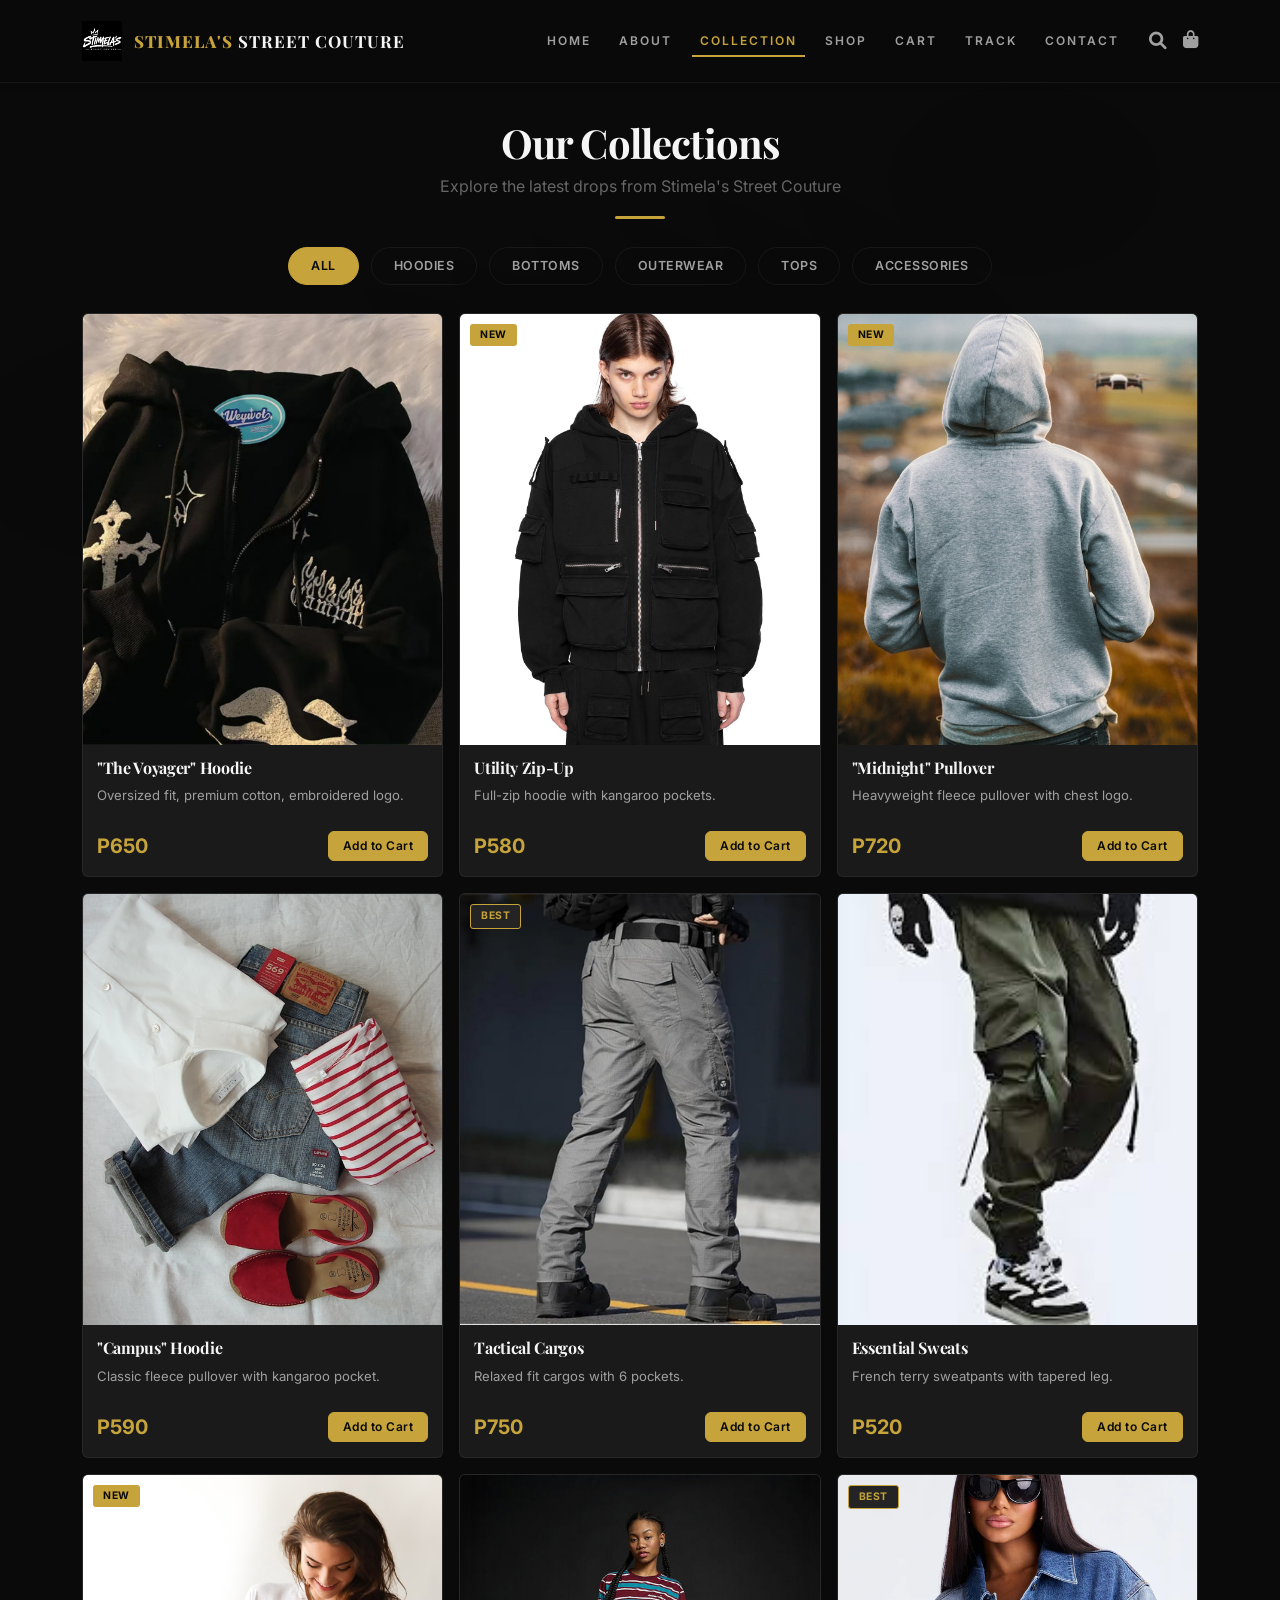
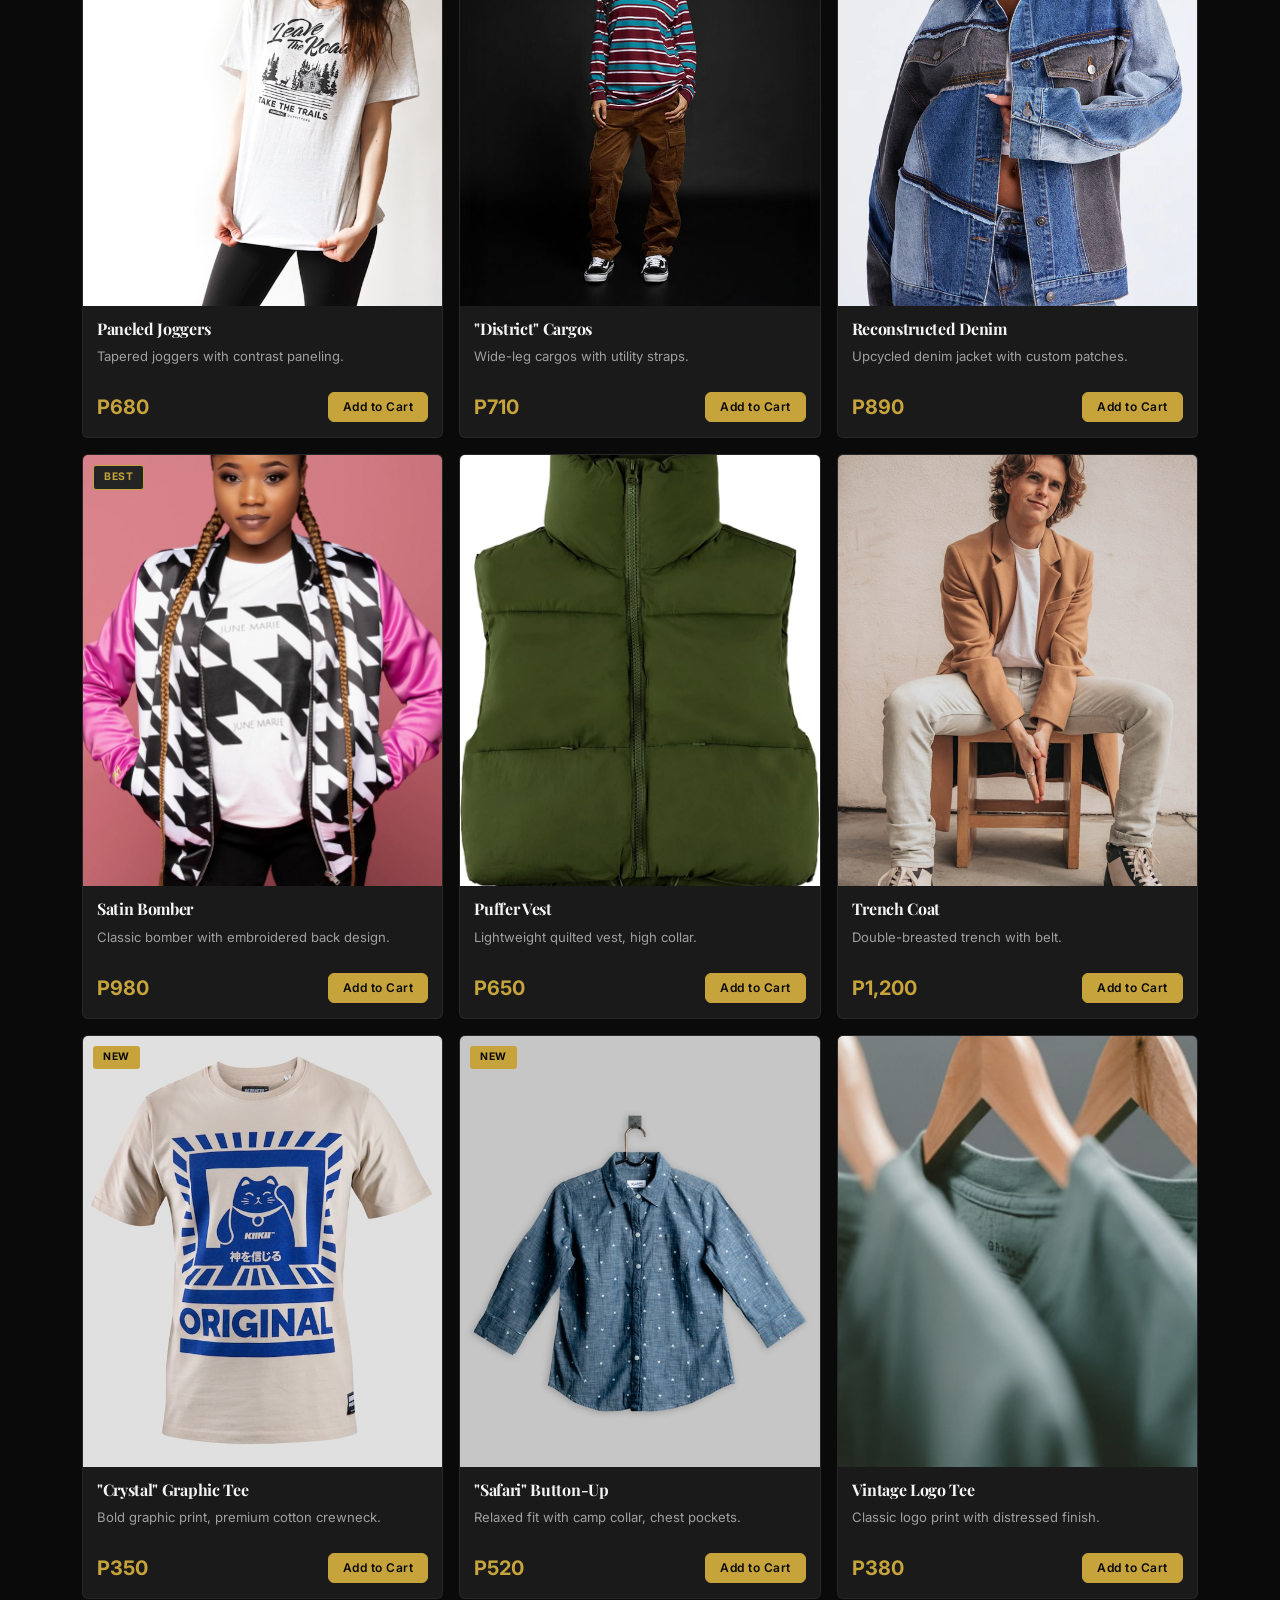
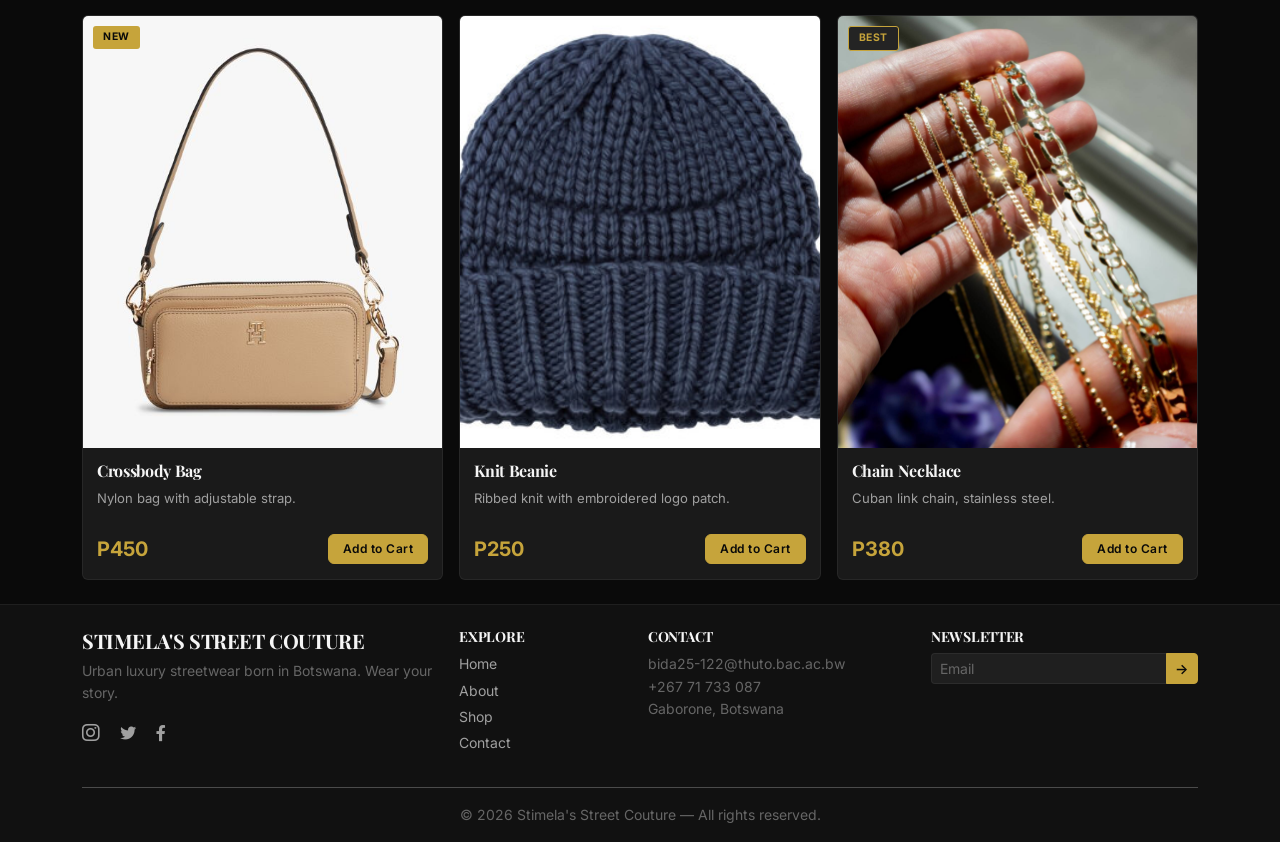
==== collection.html @ e6eef9eb "Initial commit - Stimela's Street Couture website Full dark-themed streetwear e-commerce website wit" ====
<!DOCTYPE html>
<html lang="en">
<head>
    <meta charset="UTF-8">
    <meta name="viewport" content="width=device-width, initial-scale=1.0">
    <title>Stimela's Street Couture | Collection</title>
    <link href="https://cdn.jsdelivr.net/npm/bootstrap@5.3.0-alpha1/dist/css/bootstrap.min.css" rel="stylesheet">
    <link rel="stylesheet" href="https://cdnjs.cloudflare.com/ajax/libs/font-awesome/6.0.0-beta3/css/all.min.css">
    <link rel="stylesheet" href="css/style.css">
</head>
<body>

<nav class="navbar navbar-expand-lg navbar-light py-3 fixed-top">
    <div class="container">
        <a class="navbar-brand d-flex align-items-center" href="index.html">
            <img src="images/logo.png" alt="Stimela's Street Couture Logo" class="logo-img">
            <span class="brand-text"><span class="brand-accent">STIMELA'S</span> STREET COUTURE</span>
        </a>
        <button class="navbar-toggler border-0" type="button" data-bs-toggle="collapse" data-bs-target="#navbarMain" style="filter: invert(1);">
            <span class="navbar-toggler-icon"></span>
        </button>
        <div class="collapse navbar-collapse" id="navbarMain">
            <ul class="navbar-nav ms-auto mb-2 mb-lg-0">
                <li class="nav-item"><a class="nav-link" href="index.html">HOME</a></li>
                <li class="nav-item"><a class="nav-link" href="about.html">ABOUT</a></li>
                <li class="nav-item"><a class="nav-link active" href="collection.html">COLLECTION</a></li>
                <li class="nav-item"><a class="nav-link" href="shop.html">SHOP</a></li>
                <li class="nav-item"><a class="nav-link" href="cart.html">CART</a></li>
                <li class="nav-item"><a class="nav-link" href="tracking.html">TRACK</a></li>
                <li class="nav-item"><a class="nav-link" href="contact.html">CONTACT</a></li>
            </ul>
            <div class="ms-lg-3 d-flex align-items-center">
                <i class="fas fa-search me-3 search-icon"></i>
                <div class="position-relative">
                    <i class="fas fa-shopping-bag bag-icon"></i>
                    <span class="cart-count position-absolute top-0 start-100 translate-middle badge rounded-pill bg-gold" style="display: none;">0</span>
                </div>
            </div>
        </div>
    </div>
</nav>

<main class="pt-4">
    <div class="container py-4">
        <div class="text-center mb-4">
            <h1 class="fw-bold">Our Collections</h1>
            <p class="text-muted-custom">Explore the latest drops from Stimela's Street Couture</p>
            <div class="section-accent"></div>
        </div>

        <div class="text-center mb-4">
            <button class="filter-btn active-filter" data-filter="all">All</button>
            <button class="filter-btn" data-filter="hoodies">Hoodies</button>
            <button class="filter-btn" data-filter="bottoms">Bottoms</button>
            <button class="filter-btn" data-filter="outerwear">Outerwear</button>
            <button class="filter-btn" data-filter="tops">Tops</button>
            <button class="filter-btn" data-filter="accessories">Accessories</button>
        </div>

        <div class="row g-3" id="collectionGrid">
            <!-- 1 Hoodie -->
            <div class="col-md-6 col-lg-4 collection-item" data-category="hoodies">
                <div class="card h-100">
                    <div class="collection-img-wrap">
                        <img src="images/vogaerHoodie.jpg" alt="The Voyager Hoodie" loading="lazy">
                    </div>
                    <div class="card-body">
                        <h5 class="fw-bold card-title">"The Voyager" Hoodie</h5>
                        <p class="card-text flex-grow-1">Oversized fit, premium cotton, embroidered logo.</p>
                        <div class="d-flex justify-content-between align-items-center mt-auto pt-2">
                            <span class="fw-bold fs-5">P650</span>
                            <button class="btn btn-dark btn-sm add-to-cart" data-id="voyager-hoodie" data-name="The Voyager Hoodie" data-price="650">Add to Cart</button>
                        </div>
                    </div>
                </div>
            </div>
            <!-- 2 Hoodie -->
            <div class="col-md-6 col-lg-4 collection-item" data-category="hoodies">
                <div class="card h-100">
                    <div class="collection-img-wrap">
                        <span class="product-badge new">New</span>
                        <img src="images/utilityzipUp.webp" alt="Utility Zip-Up" loading="lazy">
                    </div>
                    <div class="card-body">
                        <h5 class="fw-bold card-title">Utility Zip-Up</h5>
                        <p class="card-text flex-grow-1">Full-zip hoodie with kangaroo pockets.</p>
                        <div class="d-flex justify-content-between align-items-center mt-auto pt-2">
                            <span class="fw-bold fs-5">P580</span>
                            <button class="btn btn-dark btn-sm add-to-cart" data-id="utility-zipup" data-name="Utility Zip-Up Hoodie" data-price="580">Add to Cart</button>
                        </div>
                    </div>
                </div>
            </div>
            <!-- 3 Hoodie -->
            <div class="col-md-6 col-lg-4 collection-item" data-category="hoodies">
                <div class="card h-100">
                    <div class="collection-img-wrap">
                        <span class="product-badge new">New</span>
                        <img src="images/midnight-pullover.jpg" alt="Midnight Pullover" loading="lazy">
                    </div>
                    <div class="card-body">
                        <h5 class="fw-bold card-title">"Midnight" Pullover</h5>
                        <p class="card-text flex-grow-1">Heavyweight fleece pullover with chest logo.</p>
                        <div class="d-flex justify-content-between align-items-center mt-auto pt-2">
                            <span class="fw-bold fs-5">P720</span>
                            <button class="btn btn-dark btn-sm add-to-cart" data-id="midnight-pullover" data-name="Midnight Pullover" data-price="720">Add to Cart</button>
                        </div>
                    </div>
                </div>
            </div>
            <!-- 4 Hoodie -->
            <div class="col-md-6 col-lg-4 collection-item" data-category="hoodies">
                <div class="card h-100">
                    <div class="collection-img-wrap">
                        <img src="images/campus-hoodie.jpg" alt="Campus Hoodie" loading="lazy">
                    </div>
                    <div class="card-body">
                        <h5 class="fw-bold card-title">"Campus" Hoodie</h5>
                        <p class="card-text flex-grow-1">Classic fleece pullover with kangaroo pocket.</p>
                        <div class="d-flex justify-content-between align-items-center mt-auto pt-2">
                            <span class="fw-bold fs-5">P590</span>
                            <button class="btn btn-dark btn-sm add-to-cart" data-id="campus-hoodie" data-name="Campus Hoodie" data-price="590">Add to Cart</button>
                        </div>
                    </div>
                </div>
            </div>
            <!-- 5 Bottoms -->
            <div class="col-md-6 col-lg-4 collection-item" data-category="bottoms">
                <div class="card h-100">
                    <div class="collection-img-wrap">
                        <span class="product-badge best">Best</span>
                        <img src="images/tacticalCargos.jpg" alt="Tactical Cargos" loading="lazy">
                    </div>
                    <div class="card-body">
                        <h5 class="fw-bold card-title">Tactical Cargos</h5>
                        <p class="card-text flex-grow-1">Relaxed fit cargos with 6 pockets.</p>
                        <div class="d-flex justify-content-between align-items-center mt-auto pt-2">
                            <span class="fw-bold fs-5">P750</span>
                            <button class="btn btn-dark btn-sm add-to-cart" data-id="utility-cargos" data-name="Tactical Cargos" data-price="750">Add to Cart</button>
                        </div>
                    </div>
                </div>
            </div>
            <!-- 6 Bottoms -->
            <div class="col-md-6 col-lg-4 collection-item" data-category="bottoms">
                <div class="card h-100">
                    <div class="collection-img-wrap">
                        <img src="images/cagorPants.jfif" alt="Essential Sweats" loading="lazy">
                    </div>
                    <div class="card-body">
                        <h5 class="fw-bold card-title">Essential Sweats</h5>
                        <p class="card-text flex-grow-1">French terry sweatpants with tapered leg.</p>
                        <div class="d-flex justify-content-between align-items-center mt-auto pt-2">
                            <span class="fw-bold fs-5">P520</span>
                            <button class="btn btn-dark btn-sm add-to-cart" data-id="essential-sweats" data-name="Essential Sweatpants" data-price="520">Add to Cart</button>
                        </div>
                    </div>
                </div>
            </div>
            <!-- 7 Bottoms -->
            <div class="col-md-6 col-lg-4 collection-item" data-category="bottoms">
                <div class="card h-100">
                    <div class="collection-img-wrap">
                        <span class="product-badge new">New</span>
                        <img src="images/paneled-joggers.jpg" alt="Paneled Joggers" loading="lazy">
                    </div>
                    <div class="card-body">
                        <h5 class="fw-bold card-title">Paneled Joggers</h5>
                        <p class="card-text flex-grow-1">Tapered joggers with contrast paneling.</p>
                        <div class="d-flex justify-content-between align-items-center mt-auto pt-2">
                            <span class="fw-bold fs-5">P680</span>
                            <button class="btn btn-dark btn-sm add-to-cart" data-id="paneled-joggers" data-name="Paneled Joggers" data-price="680">Add to Cart</button>
                        </div>
                    </div>
                </div>
            </div>
            <!-- 8 Bottoms -->
            <div class="col-md-6 col-lg-4 collection-item" data-category="bottoms">
                <div class="card h-100">
                    <div class="collection-img-wrap">
                        <img src="images/district-cargos.jpg" alt="District Cargos" loading="lazy">
                    </div>
                    <div class="card-body">
                        <h5 class="fw-bold card-title">"District" Cargos</h5>
                        <p class="card-text flex-grow-1">Wide-leg cargos with utility straps.</p>
                        <div class="d-flex justify-content-between align-items-center mt-auto pt-2">
                            <span class="fw-bold fs-5">P710</span>
                            <button class="btn btn-dark btn-sm add-to-cart" data-id="district-cargos" data-name="District Cargos" data-price="710">Add to Cart</button>
                        </div>
                    </div>
                </div>
            </div>
            <!-- 9 Outerwear -->
            <div class="col-md-6 col-lg-4 collection-item" data-category="outerwear">
                <div class="card h-100">
                    <div class="collection-img-wrap">
                        <span class="product-badge best">Best</span>
                        <img src="images/reconstrutedDenim.webp" alt="Reconstructed Denim" loading="lazy">
                    </div>
                    <div class="card-body">
                        <h5 class="fw-bold card-title">Reconstructed Denim</h5>
                        <p class="card-text flex-grow-1">Upcycled denim jacket with custom patches.</p>
                        <div class="d-flex justify-content-between align-items-center mt-auto pt-2">
                            <span class="fw-bold fs-5">P890</span>
                            <button class="btn btn-dark btn-sm add-to-cart" data-id="reconstructed-denim" data-name="Reconstructed Denim Jacket" data-price="890">Add to Cart</button>
                        </div>
                    </div>
                </div>
            </div>
            <!-- 10 Outerwear -->
            <div class="col-md-6 col-lg-4 collection-item" data-category="outerwear">
                <div class="card h-100">
                    <div class="collection-img-wrap">
                        <span class="product-badge best">Best</span>
                        <img src="images/satinBomber.webp" alt="Satin Bomber" loading="lazy">
                    </div>
                    <div class="card-body">
                        <h5 class="fw-bold card-title">Satin Bomber</h5>
                        <p class="card-text flex-grow-1">Classic bomber with embroidered back design.</p>
                        <div class="d-flex justify-content-between align-items-center mt-auto pt-2">
                            <span class="fw-bold fs-5">P980</span>
                            <button class="btn btn-dark btn-sm add-to-cart" data-id="satin-bomber" data-name="Satin Bomber Jacket" data-price="980">Add to Cart</button>
                        </div>
                    </div>
                </div>
            </div>
            <!-- 11 Outerwear -->
            <div class="col-md-6 col-lg-4 collection-item" data-category="outerwear">
                <div class="card h-100">
                    <div class="collection-img-wrap">
                        <img src="images/puffer-vest.jpg" alt="Puffer Vest" loading="lazy">
                    </div>
                    <div class="card-body">
                        <h5 class="fw-bold card-title">Puffer Vest</h5>
                        <p class="card-text flex-grow-1">Lightweight quilted vest, high collar.</p>
                        <div class="d-flex justify-content-between align-items-center mt-auto pt-2">
                            <span class="fw-bold fs-5">P650</span>
                            <button class="btn btn-dark btn-sm add-to-cart" data-id="puffer-vest" data-name="Puffer Vest" data-price="650">Add to Cart</button>
                        </div>
                    </div>
                </div>
            </div>
            <!-- 12 Outerwear -->
            <div class="col-md-6 col-lg-4 collection-item" data-category="outerwear">
                <div class="card h-100">
                    <div class="collection-img-wrap">
                        <img src="images/trench-coat.jpg" alt="Trench Coat" loading="lazy">
                    </div>
                    <div class="card-body">
                        <h5 class="fw-bold card-title">Trench Coat</h5>
                        <p class="card-text flex-grow-1">Double-breasted trench with belt.</p>
                        <div class="d-flex justify-content-between align-items-center mt-auto pt-2">
                            <span class="fw-bold fs-5">P1,200</span>
                            <button class="btn btn-dark btn-sm add-to-cart" data-id="trench-coat" data-name="Trench Coat" data-price="1200">Add to Cart</button>
                        </div>
                    </div>
                </div>
            </div>
            <!-- 13 Tops -->
            <div class="col-md-6 col-lg-4 collection-item" data-category="tops">
                <div class="card h-100">
                    <div class="collection-img-wrap">
                        <span class="product-badge new">New</span>
                        <img src="images/crystal-tee.jpg" alt="Crystal Graphic Tee" loading="lazy">
                    </div>
                    <div class="card-body">
                        <h5 class="fw-bold card-title">"Crystal" Graphic Tee</h5>
                        <p class="card-text flex-grow-1">Bold graphic print, premium cotton crewneck.</p>
                        <div class="d-flex justify-content-between align-items-center mt-auto pt-2">
                            <span class="fw-bold fs-5">P350</span>
                            <button class="btn btn-dark btn-sm add-to-cart" data-id="crystal-tee" data-name="Crystal Graphic Tee" data-price="350">Add to Cart</button>
                        </div>
                    </div>
                </div>
            </div>
            <!-- 14 Tops -->
            <div class="col-md-6 col-lg-4 collection-item" data-category="tops">
                <div class="card h-100">
                    <div class="collection-img-wrap">
                        <span class="product-badge new">New</span>
                        <img src="images/safari-shirt.jpg" alt="Safari Button-Up" loading="lazy">
                    </div>
                    <div class="card-body">
                        <h5 class="fw-bold card-title">"Safari" Button-Up</h5>
                        <p class="card-text flex-grow-1">Relaxed fit with camp collar, chest pockets.</p>
                        <div class="d-flex justify-content-between align-items-center mt-auto pt-2">
                            <span class="fw-bold fs-5">P520</span>
                            <button class="btn btn-dark btn-sm add-to-cart" data-id="safari-shirt" data-name="Safari Button-Up" data-price="520">Add to Cart</button>
                        </div>
                    </div>
                </div>
            </div>
            <!-- 15 Tops -->
            <div class="col-md-6 col-lg-4 collection-item" data-category="tops">
                <div class="card h-100">
                    <div class="collection-img-wrap">
                        <img src="images/vintage-tee.jpg" alt="Vintage Logo Tee" loading="lazy">
                    </div>
                    <div class="card-body">
                        <h5 class="fw-bold card-title">Vintage Logo Tee</h5>
                        <p class="card-text flex-grow-1">Classic logo print with distressed finish.</p>
                        <div class="d-flex justify-content-between align-items-center mt-auto pt-2">
                            <span class="fw-bold fs-5">P380</span>
                            <button class="btn btn-dark btn-sm add-to-cart" data-id="vintage-tee" data-name="Vintage Logo Tee" data-price="380">Add to Cart</button>
                        </div>
                    </div>
                </div>
            </div>
            <!-- 16 Accessories -->
            <div class="col-md-6 col-lg-4 collection-item" data-category="accessories">
                <div class="card h-100">
                    <div class="collection-img-wrap">
                        <span class="product-badge new">New</span>
                        <img src="images/crossbody-bag.jpg" alt="Crossbody Bag" loading="lazy">
                    </div>
                    <div class="card-body">
                        <h5 class="fw-bold card-title">Crossbody Bag</h5>
                        <p class="card-text flex-grow-1">Nylon bag with adjustable strap.</p>
                        <div class="d-flex justify-content-between align-items-center mt-auto pt-2">
                            <span class="fw-bold fs-5">P450</span>
                            <button class="btn btn-dark btn-sm add-to-cart" data-id="crossbody-bag" data-name="Crossbody Bag" data-price="450">Add to Cart</button>
                        </div>
                    </div>
                </div>
            </div>
            <!-- 17 Accessories -->
            <div class="col-md-6 col-lg-4 collection-item" data-category="accessories">
                <div class="card h-100">
                    <div class="collection-img-wrap">
                        <img src="images/knit-beanie.jpg" alt="Knit Beanie" loading="lazy">
                    </div>
                    <div class="card-body">
                        <h5 class="fw-bold card-title">Knit Beanie</h5>
                        <p class="card-text flex-grow-1">Ribbed knit with embroidered logo patch.</p>
                        <div class="d-flex justify-content-between align-items-center mt-auto pt-2">
                            <span class="fw-bold fs-5">P250</span>
                            <button class="btn btn-dark btn-sm add-to-cart" data-id="knit-beanie" data-name="Knit Beanie" data-price="250">Add to Cart</button>
                        </div>
                    </div>
                </div>
            </div>
            <!-- 18 Accessories -->
            <div class="col-md-6 col-lg-4 collection-item" data-category="accessories">
                <div class="card h-100">
                    <div class="collection-img-wrap">
                        <span class="product-badge best">Best</span>
                        <img src="images/chain-necklace.jpg" alt="Chain Necklace" loading="lazy">
                    </div>
                    <div class="card-body">
                        <h5 class="fw-bold card-title">Chain Necklace</h5>
                        <p class="card-text flex-grow-1">Cuban link chain, stainless steel.</p>
                        <div class="d-flex justify-content-between align-items-center mt-auto pt-2">
                            <span class="fw-bold fs-5">P380</span>
                            <button class="btn btn-dark btn-sm add-to-cart" data-id="chain-necklace" data-name="Chain Necklace" data-price="380">Add to Cart</button>
                        </div>
                    </div>
                </div>
            </div>
        </div>
    </div>
</main>

<footer class="pt-4 pb-3">
    <div class="container">
        <div class="row g-3">
            <div class="col-md-4">
                <h5 class="text-uppercase fw-bold" style="font-family: var(--heading-font);">STIMELA'S STREET COUTURE</h5>
                <p class="small">Urban luxury streetwear born in Botswana. Wear your story.</p>
                <div class="social-icons">
                    <a href="#" class="me-3"><i class="fab fa-instagram fa-lg"></i></a>
                    <a href="#" class="me-3"><i class="fab fa-twitter"></i></a>
                    <a href="#"><i class="fab fa-facebook-f"></i></a>
                </div>
            </div>
            <div class="col-md-2">
                <h6 class="text-uppercase small fw-bold">Explore</h6>
                <ul class="list-unstyled small">
                    <li class="mb-1"><a href="index.html" class="text-decoration-none">Home</a></li>
                    <li class="mb-1"><a href="about.html" class="text-decoration-none">About</a></li>
                    <li class="mb-1"><a href="shop.html" class="text-decoration-none">Shop</a></li>
                    <li class="mb-1"><a href="contact.html" class="text-decoration-none">Contact</a></li>
                </ul>
            </div>
            <div class="col-md-3">
                <h6 class="text-uppercase small fw-bold">Contact</h6>
                <p class="small">bida25-122@thuto.bac.ac.bw<br>+267 71 733 087<br>Gaborone, Botswana</p>
            </div>
            <div class="col-md-3">
                <h6 class="text-uppercase small fw-bold">Newsletter</h6>
                <div class="input-group input-group-sm">
                    <input type="email" class="form-control" placeholder="Email">
                    <button class="btn btn-dark btn-sm" type="button">→</button>
                </div>
            </div>
        </div>
        <hr class="opacity-25 my-3">
        <div class="text-center small text-muted-custom">© 2026 Stimela's Street Couture — All rights reserved.</div>
    </div>
</footer>

<script src="https://cdn.jsdelivr.net/npm/bootstrap@5.3.0-alpha1/dist/js/bootstrap.bundle.min.js"></script>
<script src="js/cart.js"></script>
<script src="js/script.js"></script>
</body>
</html>
---- css/style.css ----
/* ============================================================
   css/style.css - Stimela's Street Couture
   Netflix-inspired dark theme with color blending,
   reduced whitespace, background image overlay
   ============================================================ */

@import url('https://fonts.googleapis.com/css2?family=Inter:wght@300;400;500;600;700;800;900&family=Playfair+Display:wght@400;500;600;700;800&display=swap');

:root {
    --gold: #c6a43b;
    --gold-light: #dfc267;
    --gold-dark: #a8882e;
    --bg-primary: #0a0a0a;
    --bg-secondary: #111111;
    --bg-card: #1a1a1a;
    --bg-card-hover: #222222;
    --bg-elevated: #242424;
    --text-primary: #f5f5f5;
    --text-secondary: #a0a0a0;
    --text-muted: #666666;
    --border-subtle: rgba(255,255,255,0.06);
    --border-accent: rgba(198,164,59,0.3);
    --body-font: 'Inter', -apple-system, BlinkMacSystemFont, 'Segoe UI', sans-serif;
    --heading-font: 'Playfair Display', 'Inter', serif;
    --transition: all 0.3s cubic-bezier(0.4, 0, 0.2, 1);
    --shadow-card: 0 4px 20px rgba(0,0,0,0.3);
    --shadow-hover: 0 12px 40px rgba(0,0,0,0.5);
    --radius-sm: 6px;
    --radius-md: 12px;
}

*, *::before, *::after { box-sizing: border-box; }

/* ========== SITE-WIDE BACKGROUND WITH BLEND ========== */
body {
    margin: 0;
    padding: 0;
    padding-top: 72px;
    font-family: var(--body-font);
    color: var(--text-primary);
    line-height: 1.6;
    -webkit-font-smoothing: antialiased;
    background: var(--bg-primary);
    position: relative;
}

/* Full-site background texture overlay with blend */
body::before {
    content: '';
    position: fixed;
    top: 0; left: 0; right: 0; bottom: 0;
    background:
        radial-gradient(ellipse at 20% 50%, rgba(198,164,59,0.04) 0%, transparent 60%),
        radial-gradient(ellipse at 80% 20%, rgba(198,164,59,0.03) 0%, transparent 50%),
        radial-gradient(ellipse at 50% 80%, rgba(255,255,255,0.02) 0%, transparent 50%),
        url('https://images.unsplash.com/photo-1557682250-33bd709cbe85?w=1920&h=1080&fit=crop&blend=000000&blend-mode=multiply&fm=jpg') center/cover no-repeat;
    opacity: 0.15;
    z-index: -1;
    pointer-events: none;
}

/* Blended section transitions - Netflix-style */
.section-dark { background: var(--bg-primary); }
.section-darker { background: var(--bg-secondary); }
.section-card-bg { background: var(--bg-card); }

::selection { background: var(--gold); color: var(--bg-primary); }

/* ========== TYPOGRAPHY ========== */
h1, h2, h3, h4, h5, h6 {
    font-family: var(--heading-font);
    font-weight: 700;
    letter-spacing: -0.02em;
    line-height: 1.15;
    color: var(--text-primary);
}
p { color: var(--text-secondary); }
.text-gold { color: var(--gold) !important; }
.text-muted-custom { color: var(--text-muted) !important; }

/* ========== NAVBAR - Glass dark ========== */
.navbar {
    transition: var(--transition);
    border-bottom: 1px solid var(--border-subtle);
    background: rgba(10,10,10,0.92) !important;
    backdrop-filter: blur(24px);
    -webkit-backdrop-filter: blur(24px);
}
.navbar-brand img.logo-img {
    height: 40px; width: auto; margin-right: 12px;
    transition: transform 0.3s ease;
    filter: brightness(1.1);
}
.brand-text { font-family: var(--heading-font); font-weight: 700; font-size: 1.05rem; letter-spacing: 1px; color: var(--text-primary); }
.brand-accent { color: var(--gold); font-weight: 800; }

.nav-link {
    font-weight: 600; font-size: 0.75rem; letter-spacing: 2px;
    margin: 0 6px; position: relative; text-transform: uppercase;
    transition: color 0.3s ease; padding: 6px 0; color: var(--text-secondary) !important;
}
.nav-link::after {
    content: ''; position: absolute; bottom: 0; left: 0;
    width: 100%; height: 2px; background: var(--gold);
    transform: scaleX(0); transform-origin: right;
    transition: transform 0.3s ease;
}
.nav-link:hover::after { transform: scaleX(1); transform-origin: left; }
.nav-link.active::after { transform: scaleX(1); }
.nav-link:hover { color: var(--text-primary) !important; }
.nav-link.active { color: var(--gold) !important; }

.bag-icon, .search-icon { cursor: pointer; transition: color 0.3s ease; font-size: 1.1rem; color: var(--text-secondary); }
.bag-icon:hover, .search-icon:hover { color: var(--gold); }

.cart-count { font-size: 0.5rem; background: var(--gold); color: var(--bg-primary); padding: 3px 7px; font-weight: 800; }

/* ========== HERO ========== */
.hero-section {
    height: 88vh; min-height: 600px;
    margin-top: -72px;
    position: relative;
    display: flex; align-items: center;
    overflow: hidden;
}
.hero-section::before {
    content: '';
    position: absolute; inset: 0;
    background:
        linear-gradient(135deg, rgba(0,0,0,0.85) 0%, rgba(0,0,0,0.3) 50%, rgba(0,0,0,0.7) 100%),
        url('https://images.unsplash.com/photo-1483985988355-763728e1935b?w=1920&h=1000&fit=crop') center/cover no-repeat;
    z-index: 0;
}
.hero-section::after {
    content: '';
    position: absolute; bottom: 0; left: 0; right: 0; height: 200px;
    background: linear-gradient(to top, var(--bg-primary) 0%, transparent 100%);
    z-index: 1;
}
.hero-section .container { position: relative; z-index: 2; }
.hero-section h1 { font-size: clamp(2.2rem, 6vw, 5rem); line-height: 1.05; text-shadow: 0 4px 40px rgba(0,0,0,0.5); }
.hero-section .lead { color: rgba(255,255,255,0.7) !important; }
.hero-gold-line {
    width: 60px; height: 3px; background: var(--gold);
    margin: 0 auto 24px; border-radius: 4px;
}

/* ========== PRODUCT GRID - DARK CARDS ========== */
.card {
    border: 1px solid var(--border-subtle);
    border-radius: var(--radius-sm);
    overflow: hidden;
    transition: var(--transition);
    background: var(--bg-card);
    display: flex; flex-direction: column;
}
.card:hover {
    transform: translateY(-4px);
    box-shadow: var(--shadow-hover) !important;
    border-color: var(--border-accent);
    background: var(--bg-card-hover);
}
.card .card-body { display: flex; flex-direction: column; flex: 1; padding: 14px; }
.card .card-body .mt-auto { margin-top: auto; }
.card-title { color: var(--text-primary); font-size: 1rem; }
.card-text { color: var(--text-secondary); font-size: 0.82rem; }
.badge.bg-dark { background: var(--bg-elevated) !important; color: var(--text-secondary) !important; font-weight: 600; }

/* Product image - consistent aspect ratio */
.product-img-wrap {
    position: relative; width: 100%; padding-top: 125%;
    overflow: hidden; background: var(--bg-card);
}
.product-img-wrap img {
    position: absolute; top: 0; left: 0;
    width: 100%; height: 100%; object-fit: cover;
    transition: transform 0.6s cubic-bezier(0.4, 0, 0.2, 1);
}
.card:hover .product-img-wrap img { transform: scale(1.06); }

.product-badge {
    position: absolute; top: 10px; left: 10px; z-index: 2;
    font-size: 0.65rem; font-weight: 700; letter-spacing: 0.5px;
    padding: 3px 10px; border-radius: 3px; text-transform: uppercase;
}
.product-badge.sale { background: #dc3545; color: white; }
.product-badge.new { background: var(--gold); color: var(--bg-primary); }
.product-badge.best { background: var(--bg-elevated); color: var(--gold); border: 1px solid var(--gold); }

/* Collection image same */
.collection-img-wrap {
    position: relative; width: 100%; padding-top: 120%;
    overflow: hidden; background: var(--bg-card);
}
.collection-img-wrap img {
    position: absolute; top: 0; left: 0;
    width: 100%; height: 100%; object-fit: cover;
    transition: transform 0.6s cubic-bezier(0.4, 0, 0.2, 1);
}
.card:hover .collection-img-wrap img { transform: scale(1.06); }

/* Product price on dark */
.card .fw-bold.fs-4, .card .fw-bold.fs-5 { color: var(--gold); }

/* Size select on dark */
.product-size {
    background: var(--bg-elevated) !important;
    color: var(--text-primary) !important;
    border-color: var(--border-subtle) !important;
}

/* ========== TEAM CIRCULAR FRAMES ========== */
.team-img-wrap {
    width: 160px; height: 160px;
    margin: 0 auto 16px;
    border-radius: 50%;
    padding: 5px;
    background: linear-gradient(135deg, var(--gold) 0%, var(--gold-dark) 100%);
    box-shadow: 0 6px 25px rgba(198,164,59,0.25);
    transition: var(--transition);
}
.team-img-wrap:hover { transform: translateY(-4px); box-shadow: 0 10px 35px rgba(198,164,59,0.35); }
.team-img { width: 100%; height: 100%; border-radius: 50%; object-fit: cover; border: 3px solid var(--bg-primary); display: block; }
.team-name { font-family: var(--body-font); font-weight: 700; font-size: 1rem; color: var(--text-primary); }
.team-role { color: var(--gold); font-weight: 600; font-size: 0.78rem; letter-spacing: 0.5px; text-transform: uppercase; }

/* ========== STUDIO IMAGE ========== */
.studio-img-wrap {
    border-radius: var(--radius-md);
    overflow: hidden;
    box-shadow: var(--shadow-card);
    border: 1px solid var(--border-subtle);
}
.studio-img { width: 100%; height: 380px; object-fit: cover; display: block; transition: var(--transition); }
.studio-img:hover { transform: scale(1.02); }

/* ========== BUTTONS - Dark theme ========== */
.btn {
    font-weight: 600; letter-spacing: 0.5px;
    transition: var(--transition);
    border-radius: var(--radius-sm);
    padding: 10px 22px; font-size: 0.85rem;
}
.btn-dark {
    background: var(--gold);
    border-color: var(--gold);
    color: var(--bg-primary);
}
.btn-dark:hover {
    background: var(--gold-light);
    border-color: var(--gold-light);
    color: var(--bg-primary);
    transform: translateY(-2px);
    box-shadow: 0 8px 25px rgba(198,164,59,0.35);
}
.btn-outline-light {
    border-width: 2px; border-color: rgba(255,255,255,0.3);
    color: white;
}
.btn-outline-light:hover {
    background: var(--gold);
    border-color: var(--gold);
    color: var(--bg-primary);
}
.btn-outline-secondary {
    border-color: var(--border-subtle);
    color: var(--text-secondary);
}
.btn-outline-secondary:hover {
    background: var(--bg-elevated);
    border-color: var(--text-muted);
    color: var(--text-primary);
}
.btn-sm { padding: 5px 14px; font-size: 0.75rem; }

/* ========== FORMS ========== */
.form-control, .form-select {
    background: var(--bg-elevated) !important;
    border: 1px solid var(--border-subtle);
    border-radius: var(--radius-sm);
    padding: 10px 14px;
    transition: var(--transition);
    font-family: var(--body-font);
    color: var(--text-primary) !important;
}
.form-control:focus, .form-select:focus {
    border-color: var(--gold) !important;
    box-shadow: 0 0 0 0.2rem rgba(198,164,59,0.15) !important;
    background: var(--bg-card-hover) !important;
}
.form-control::placeholder { color: var(--text-muted); }
.form-label { color: var(--text-secondary); font-weight: 500; margin-bottom: 6px; font-size: 0.85rem; }
.form-control.is-valid { border-color: #28a745 !important; }
.form-control.is-invalid { border-color: #dc3545 !important; }
.invalid-feedback { color: #ff6b6b; }

/* ========== COLLECTION FILTERS ========== */
.filter-btn {
    background: transparent;
    border: 1px solid var(--border-subtle);
    padding: 8px 22px; margin: 4px;
    border-radius: 50px;
    transition: var(--transition);
    cursor: pointer;
    font-weight: 600; font-size: 0.78rem;
    font-family: var(--body-font);
    letter-spacing: 0.5px; text-transform: uppercase;
    color: var(--text-secondary);
}
.filter-btn:hover { border-color: var(--gold); color: var(--gold); }
.filter-btn.active-filter { background: var(--gold); border-color: var(--gold); color: var(--bg-primary); }
.collection-item { transition: var(--transition); }
.collection-item.hide-item { display: none; }

/* ========== CART ========== */
.cart-item {
    background: var(--bg-card) !important;
    border-color: var(--border-subtle) !important;
    border-radius: var(--radius-sm);
}
.cart-item h6 { color: var(--text-primary); }
.cart-item-img { width: 80px; height: 80px; object-fit: cover; border-radius: var(--radius-sm); }
.qty-input { background: var(--bg-elevated) !important; color: var(--text-primary) !important; border-color: var(--border-subtle) !important; }
.qty-input::-webkit-inner-spin-button,
.qty-input::-webkit-outer-spin-button { -webkit-appearance: none; margin: 0; }
.cart-item .btn-outline-secondary { border-color: var(--border-subtle); color: var(--text-secondary); }
.cart-item .btn-outline-secondary:hover { background: var(--bg-elevated); color: var(--text-primary); }
.cart-item .text-danger { color: #ff6b6b !important; }

.cart-notification {
    position: fixed; bottom: 30px; right: 30px; z-index: 9999;
    animation: slideIn 0.3s ease;
}
.cart-notification .notification-content {
    padding: 14px 28px; border-radius: 50px;
    display: flex; align-items: center; gap: 12px;
    box-shadow: 0 10px 40px rgba(0,0,0,0.5);
    font-weight: 500;
}
.cart-notification.success .notification-content { background: #28a745; color: white; }
.cart-notification.error .notification-content { background: #dc3545; color: white; }
.cart-notification.info .notification-content { background: var(--gold); color: var(--bg-primary); }
.cart-notification.fade-out { animation: fadeOut 0.3s ease forwards; }
@keyframes slideIn { from { transform: translateX(100%); opacity: 0; } to { transform: translateX(0); opacity: 1; } }
@keyframes fadeOut { to { opacity: 0; transform: translateX(100%); } }

/* ========== TRACKING ========== */
.tracking-progress {
    display: flex; justify-content: space-between; position: relative; margin: 30px 0;
}
.tracking-progress::before {
    content: ''; position: absolute; top: 15px; left: 0; right: 0;
    height: 3px; background: var(--border-subtle); z-index: 1;
}
.tracking-step { text-align: center; position: relative; z-index: 2; }
.tracking-step .step-circle {
    width: 33px; height: 33px; background: var(--bg-elevated);
    border-radius: 50%; display: flex; align-items: center; justify-content: center;
    font-size: 0.85rem; font-weight: 700; margin: 0 auto 8px; color: var(--text-muted);
}
.tracking-step.completed .step-circle { background: #28a745; color: white; }
.tracking-step.active .step-circle { background: var(--gold); color: var(--bg-primary); }
.tracking-step label { color: var(--text-secondary); font-size: 0.75rem; }

/* ========== ABOUT ========== */
.about-hero {
    background: linear-gradient(135deg, #050505 0%, #111 50%, #0a0a0a 100%);
    padding: 100px 0;
    margin-top: -30px;
    position: relative;
}
.about-hero::after {
    content: ''; position: absolute; bottom: 0; left: 0; right: 0; height: 120px;
    background: linear-gradient(to top, var(--bg-primary) 0%, transparent 100%);
}
.timeline-item {
    padding: 20px;
    border-left: 3px solid var(--gold);
    background: var(--bg-card);
    border-radius: var(--radius-sm);
    transition: var(--transition);
    position: relative;
}
.timeline-item::before {
    content: ''; position: absolute; left: -9px; top: 20px;
    width: 14px; height: 14px; background: var(--gold); border-radius: 50%;
}
.timeline-item:hover { background: var(--bg-card-hover); box-shadow: var(--shadow-card); transform: translateX(4px); }
.timeline-item h3 { color: var(--gold); font-family: var(--body-font); }
.timeline-item p { color: var(--text-secondary); font-size: 0.88rem; }

.contact-info-item {
    padding: 16px;
    background: var(--bg-card);
    border-radius: var(--radius-sm);
    transition: var(--transition);
    text-align: center;
    border: 1px solid var(--border-subtle);
}
.contact-info-item:hover { background: var(--bg-card-hover); border-color: var(--border-accent); transform: translateY(-2px); }
.contact-info-item i { color: var(--gold); margin-bottom: 12px; }
.contact-info-item h5 { color: var(--text-primary); font-family: var(--body-font); }
.contact-info-item p { color: var(--text-secondary); }
.contact-info-item a { color: var(--gold); }

/* ========== FOOTER ========== */
footer {
    background: var(--bg-secondary) !important;
    border-top: 1px solid var(--border-subtle);
}
footer h5, footer h6 { color: var(--text-primary); }
footer p { color: var(--text-muted); }
footer a { transition: color 0.3s ease; color: var(--text-secondary) !important; }
footer a:hover { color: var(--gold) !important; }
.social-icons a { transition: var(--transition); display: inline-block; }
.social-icons a:hover { transform: translateY(-3px); color: var(--gold) !important; }
footer .form-control { background: rgba(255,255,255,0.06) !important; color: white !important; }
footer .form-control::placeholder { color: var(--text-muted); }

/* ========== SCROLL TO TOP ========== */
.scroll-top-btn {
    position: fixed; bottom: 25px; right: 25px;
    width: 46px; height: 46px;
    background: var(--gold);
    color: var(--bg-primary);
    border: none; border-radius: 50%;
    cursor: pointer;
    opacity: 0; visibility: hidden;
    transition: var(--transition);
    z-index: 999;
    display: flex; align-items: center; justify-content: center;
    font-size: 1.1rem;
    box-shadow: 0 4px 15px rgba(198,164,59,0.3);
}
.scroll-top-btn.show { opacity: 1; visibility: visible; }
.scroll-top-btn:hover { background: var(--gold-light); transform: translateY(-3px); box-shadow: 0 8px 25px rgba(198,164,59,0.4); }

/* ========== SECTION ACCENTS ========== */
.section-accent {
    width: 50px; height: 3px;
    background: var(--gold);
    margin: 12px auto 0;
    border-radius: 4px;
}

/* Stats cards on about page */
.stat-card {
    background: var(--bg-card);
    border: 1px solid var(--border-subtle);
    border-radius: var(--radius-sm);
    padding: 16px; text-align: center;
}

/* Category cards (index page) */
.category-card {
    background: var(--bg-card);
    border: 1px solid var(--border-subtle);
    border-radius: var(--radius-sm);
    padding: 24px 16px;
    text-align: center;
    transition: var(--transition);
    cursor: pointer;
}
.category-card:hover {
    background: var(--bg-card-hover);
    border-color: var(--border-accent);
    transform: translateY(-3px);
    box-shadow: var(--shadow-card);
}
.category-card i { color: var(--gold); }
.category-card h6 { color: var(--text-primary); font-family: var(--body-font); margin-top: 10px; font-size: 0.85rem; }

/* Value cards (about page) */
.value-card {
    padding: 20px; text-align: center;
}
.value-card i { color: var(--gold); margin-bottom: 12px; }
.value-card h5 { color: var(--text-primary); font-family: var(--body-font); }
.value-card p { color: var(--text-muted); font-size: 0.82rem; }

/* Card on dark bg */
.card.border-0.shadow-sm { background: var(--bg-card); border: 1px solid var(--border-subtle) !important; }

/* Fix alert colors for dark */
.alert-success { background: rgba(40,167,69,0.15); color: #75d787; border-color: rgba(40,167,69,0.3); }
.alert-danger { background: rgba(220,53,69,0.15); color: #ff8a8a; border-color: rgba(220,53,69,0.3); }

/* ========== RESPONSIVE ========== */
@media (max-width: 991px) {
    .navbar-brand img.logo-img { height: 34px; }
    .brand-text { font-size: 0.9rem; }
    .hero-section { height: 75vh; min-height: 500px; }
}
@media (max-width: 768px) {
    body { padding-top: 60px; }
    .hero-section { height: 65vh; min-height: 400px; }
    .hero-section h1 { font-size: 2rem; }
    .studio-img { height: 260px; }
    .team-img-wrap { width: 130px; height: 130px; }
    .cart-notification { bottom: 20px; right: 20px; left: 20px; }
    .cart-notification .notification-content { justify-content: center; }
    footer .col-md-4, footer .col-md-2, footer .col-md-3 { margin-bottom: 24px; }
}
@media (max-width: 576px) {
    .hero-section h1 { font-size: 1.6rem; }
    .btn-lg { padding: 10px 20px !important; font-size: 0.85rem; }
    .brand-text { font-size: 0.78rem; }
    .navbar-brand img.logo-img { height: 28px; margin-right: 8px; }
}
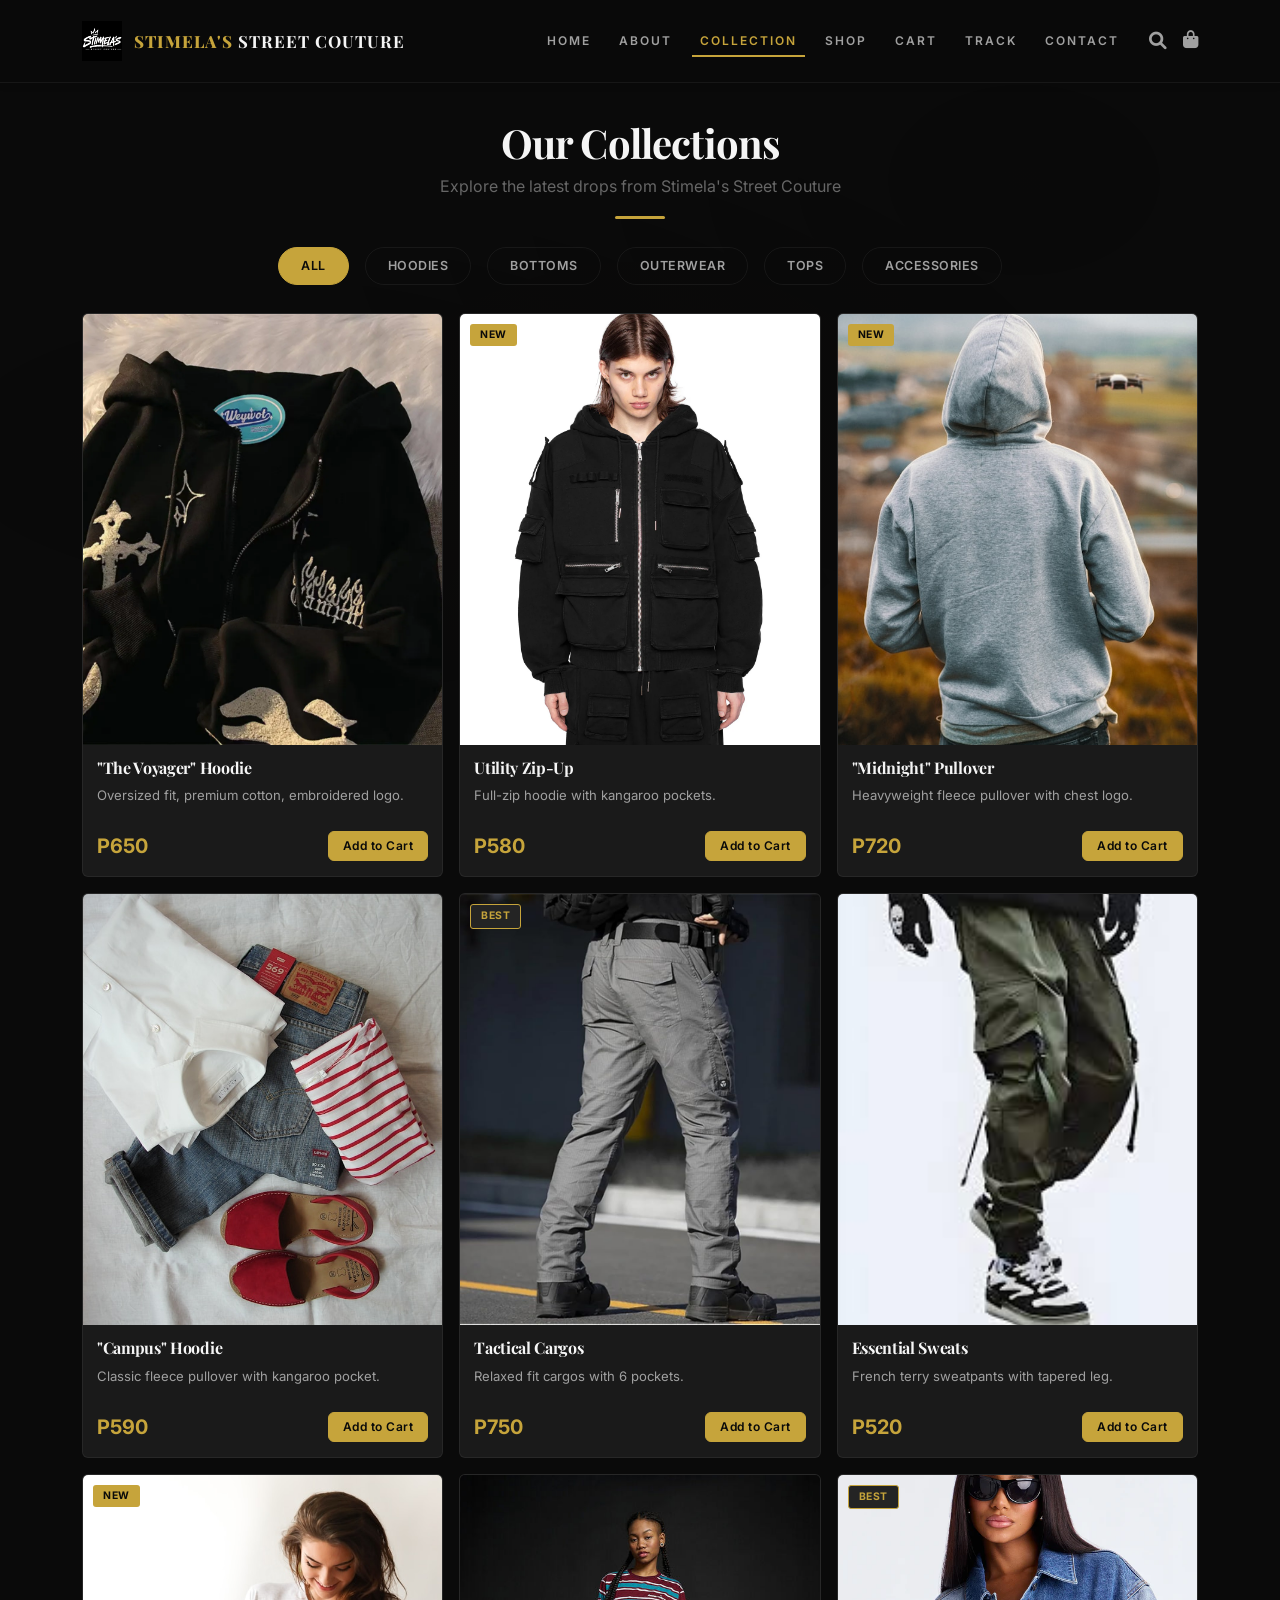
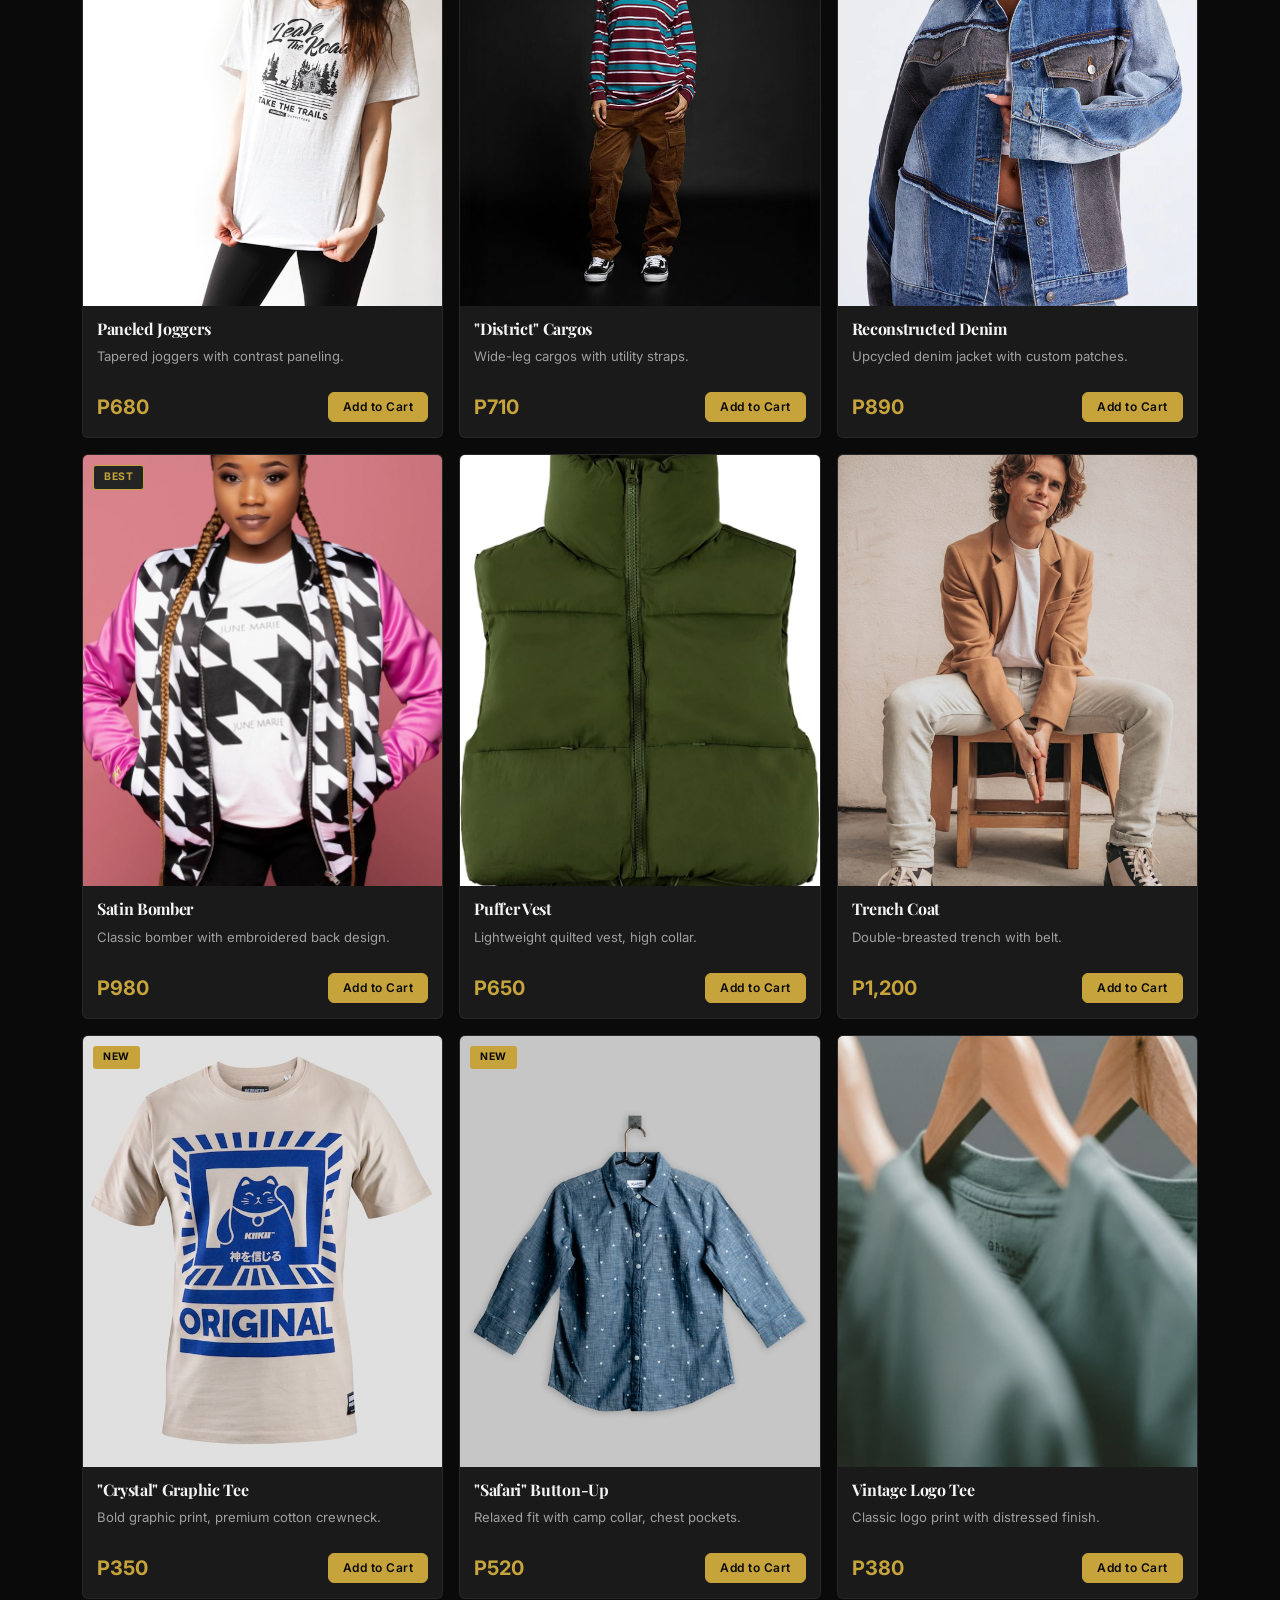
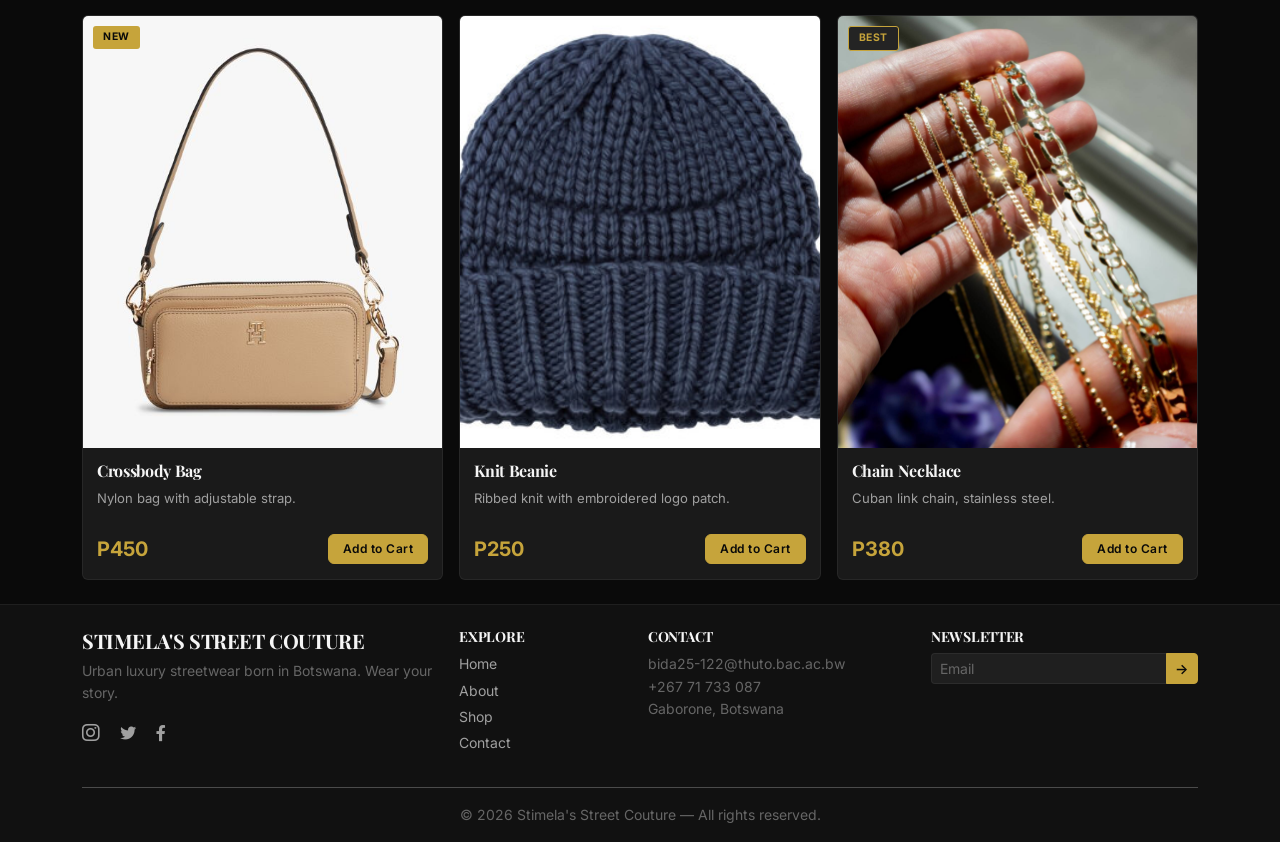
==== commit d6eb4844: "Full responsive/mobile compatibility: 4 breakpoints (400px, 576px, 768px, 991px), fixed-width values" ====
--- a/collection.html
+++ b/collection.html
@@ -48,7 +48,7 @@
             <div class="section-accent"></div>
         </div>
 
-        <div class="text-center mb-4">
+        <div class="d-flex flex-wrap justify-content-center gap-2 mb-4">
             <button class="filter-btn active-filter" data-filter="all">All</button>
             <button class="filter-btn" data-filter="hoodies">Hoodies</button>
             <button class="filter-btn" data-filter="bottoms">Bottoms</button>
--- a/css/style.css
+++ b/css/style.css
@@ -319,7 +319,7 @@
     border-radius: var(--radius-sm);
 }
 .cart-item h6 { color: var(--text-primary); }
-.cart-item-img { width: 80px; height: 80px; object-fit: cover; border-radius: var(--radius-sm); }
+.cart-item-img { width: 100%; max-width: 80px; height: auto; aspect-ratio: 1/1; object-fit: cover; border-radius: var(--radius-sm); }
 .qty-input { background: var(--bg-elevated) !important; color: var(--text-primary) !important; border-color: var(--border-subtle) !important; }
 .qty-input::-webkit-inner-spin-button,
 .qty-input::-webkit-outer-spin-button { -webkit-appearance: none; margin: 0; }
@@ -490,20 +490,65 @@
     .navbar-brand img.logo-img { height: 34px; }
     .brand-text { font-size: 0.9rem; }
     .hero-section { height: 75vh; min-height: 500px; }
+    .nav-link { padding: 10px 0; font-size: 0.85rem; letter-spacing: 1.5px; }
 }
 @media (max-width: 768px) {
     body { padding-top: 60px; }
     .hero-section { height: 65vh; min-height: 400px; }
     .hero-section h1 { font-size: 2rem; }
+    .hero-section .lead { font-size: 0.9rem; }
+    h2 { font-size: 1.5rem; }
+    .about-hero { padding: 60px 0; }
     .studio-img { height: 260px; }
     .team-img-wrap { width: 130px; height: 130px; }
     .cart-notification { bottom: 20px; right: 20px; left: 20px; }
     .cart-notification .notification-content { justify-content: center; }
-    footer .col-md-4, footer .col-md-2, footer .col-md-3 { margin-bottom: 24px; }
+    footer .col-md-4, footer .col-md-2, footer .col-md-3 { margin-bottom: 20px; }
+    footer .col-md-4:last-child, footer .col-md-2:last-child, footer .col-md-3:last-child { margin-bottom: 0; }
+    .contact-info-item { padding: 12px; }
+    .stat-card { padding: 10px; }
 }
 @media (max-width: 576px) {
+    body { padding-top: 56px; }
+    .hero-section { height: 60vh; min-height: 350px; margin-top: -56px; }
     .hero-section h1 { font-size: 1.6rem; }
+    .hero-section .lead { font-size: 0.85rem; max-width: 100%; }
+    .hero-gold-line { width: 40px; margin-bottom: 16px; }
     .btn-lg { padding: 10px 20px !important; font-size: 0.85rem; }
     .brand-text { font-size: 0.78rem; }
     .navbar-brand img.logo-img { height: 28px; margin-right: 8px; }
-}
+    h2 { font-size: 1.3rem; }
+    h3 { font-size: 1.1rem; }
+    .about-hero { padding: 40px 0; }
+    .studio-img { height: 200px; }
+    .team-img-wrap { width: 110px; height: 110px; }
+    .btn-sm { padding: 6px 14px; font-size: 0.78rem; }
+    .btn { padding: 8px 16px; font-size: 0.8rem; }
+    .filter-btn { padding: 6px 14px; font-size: 0.72rem; margin: 3px; }
+    .section-accent { width: 36px; }
+    .product-size { min-width: 60px; width: auto; }
+}
+@media (max-width: 400px) {
+    body { padding-top: 50px; }
+    .hero-section { height: 55vh; min-height: 300px; margin-top: -50px; }
+    .hero-section h1 { font-size: 1.3rem; }
+    .hero-section .lead { font-size: 0.75rem; }
+    .hero-gold-line { width: 30px; margin-bottom: 12px; }
+    .brand-text { font-size: 0.7rem; letter-spacing: 0.5px; }
+    .navbar-brand img.logo-img { height: 24px; margin-right: 6px; }
+    h2 { font-size: 1.15rem; }
+    h3 { font-size: 1rem; }
+    .about-hero { padding: 30px 0; }
+    .studio-img { height: 160px; }
+    .team-img-wrap { width: 90px; height: 90px; padding: 4px; }
+    .filter-btn { padding: 4px 10px; font-size: 0.65rem; margin: 2px; }
+    .btn-sm { padding: 5px 10px; font-size: 0.72rem; }
+    .btn { padding: 6px 12px; font-size: 0.75rem; }
+    .category-card { padding: 16px 10px; }
+    .category-card i { font-size: 2rem; }
+    .stat-card { padding: 8px; }
+    .stat-card h3 { font-size: 0.95rem; }
+    .cart-item-img { max-width: 60px; }
+    .contact-info-item { padding: 10px; }
+    .contact-info-item i { font-size: 1.5rem; }
+}
